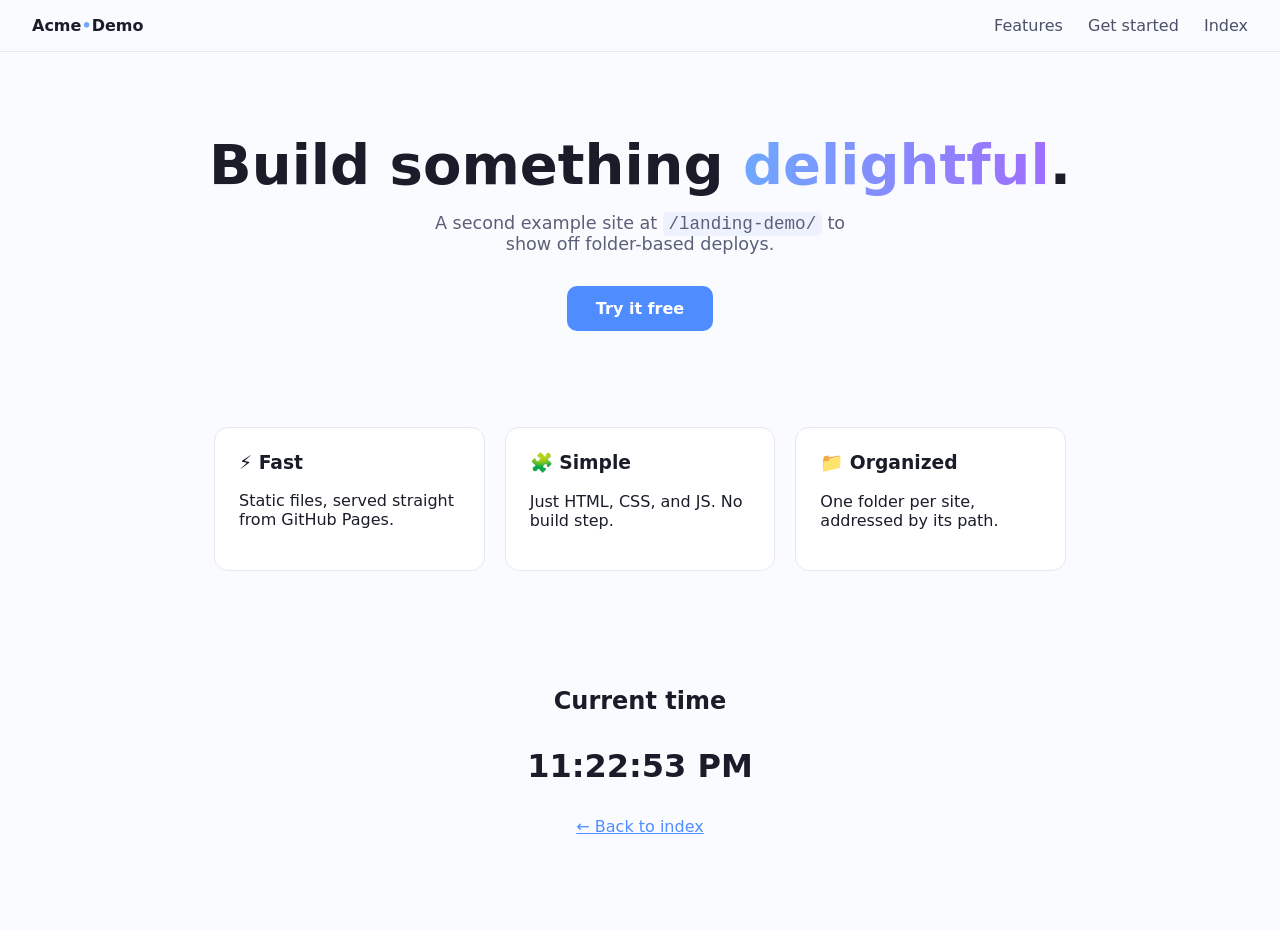
==== landing-demo/index.html @ a59d961c "Scaffold GitHub Pages site-testing repo Root index.html acts as a hub linking to per-folder sites. E" ====
<!DOCTYPE html>
<html lang="en">
<head>
  <meta charset="UTF-8" />
  <meta name="viewport" content="width=device-width, initial-scale=1.0" />
  <title>Landing Demo</title>
  <link rel="stylesheet" href="./style.css" />
</head>
<body>
  <header class="nav">
    <span class="nav__brand">Acme<span>•</span>Demo</span>
    <nav>
      <a href="#features">Features</a>
      <a href="#cta">Get started</a>
      <a href="../">Index</a>
    </nav>
  </header>

  <section class="hero">
    <h1>Build something <span class="grad">delightful</span>.</h1>
    <p>A second example site at <code>/landing-demo/</code> to show off folder-based deploys.</p>
    <a class="btn" href="#cta">Try it free</a>
  </section>

  <section id="features" class="features">
    <article><h3>⚡ Fast</h3><p>Static files, served straight from GitHub Pages.</p></article>
    <article><h3>🧩 Simple</h3><p>Just HTML, CSS, and JS. No build step.</p></article>
    <article><h3>📁 Organized</h3><p>One folder per site, addressed by its path.</p></article>
  </section>

  <section id="cta" class="cta">
    <h2>Current time</h2>
    <p class="clock" id="clock">—</p>
    <p><a href="../">← Back to index</a></p>
  </section>

  <script src="./script.js"></script>
</body>
</html>
---- landing-demo/style.css ----
* { box-sizing: border-box; }

body {
  margin: 0;
  font-family: system-ui, -apple-system, "Segoe UI", Roboto, sans-serif;
  color: #1a1d29;
  background: #fafbff;
}

.nav {
  display: flex;
  align-items: center;
  justify-content: space-between;
  padding: 1rem 2rem;
  border-bottom: 1px solid #e6e8f0;
}

.nav__brand { font-weight: 700; }
.nav__brand span { color: #6ea8fe; }
.nav nav a { margin-left: 1.25rem; color: #4a5068; text-decoration: none; }
.nav nav a:hover { color: #1a1d29; }

.hero {
  text-align: center;
  padding: 5rem 1.5rem 4rem;
}

.hero h1 { font-size: clamp(2rem, 6vw, 3.5rem); margin: 0 0 1rem; }
.grad {
  background: linear-gradient(90deg, #6ea8fe, #a06efe);
  -webkit-background-clip: text;
  background-clip: text;
  color: transparent;
}

.hero p { color: #5a6078; font-size: 1.1rem; max-width: 40ch; margin: 0 auto 2rem; }

.btn {
  display: inline-block;
  padding: .8rem 1.8rem;
  background: #4f8cff;
  color: #fff;
  border-radius: 10px;
  text-decoration: none;
  font-weight: 600;
}
.btn:hover { background: #3b7bff; }

.features {
  display: grid;
  grid-template-columns: repeat(auto-fit, minmax(220px, 1fr));
  gap: 1.25rem;
  max-width: 900px;
  margin: 0 auto;
  padding: 2rem 1.5rem;
}

.features article {
  background: #fff;
  border: 1px solid #e6e8f0;
  border-radius: 14px;
  padding: 1.5rem;
}
.features h3 { margin-top: 0; }

.cta {
  text-align: center;
  padding: 4rem 1.5rem 5rem;
}
.clock {
  font-size: 2rem;
  font-variant-numeric: tabular-nums;
  font-weight: 700;
}

code {
  background: #eef2ff;
  padding: .1rem .35rem;
  border-radius: 5px;
}
a { color: #4f8cff; }
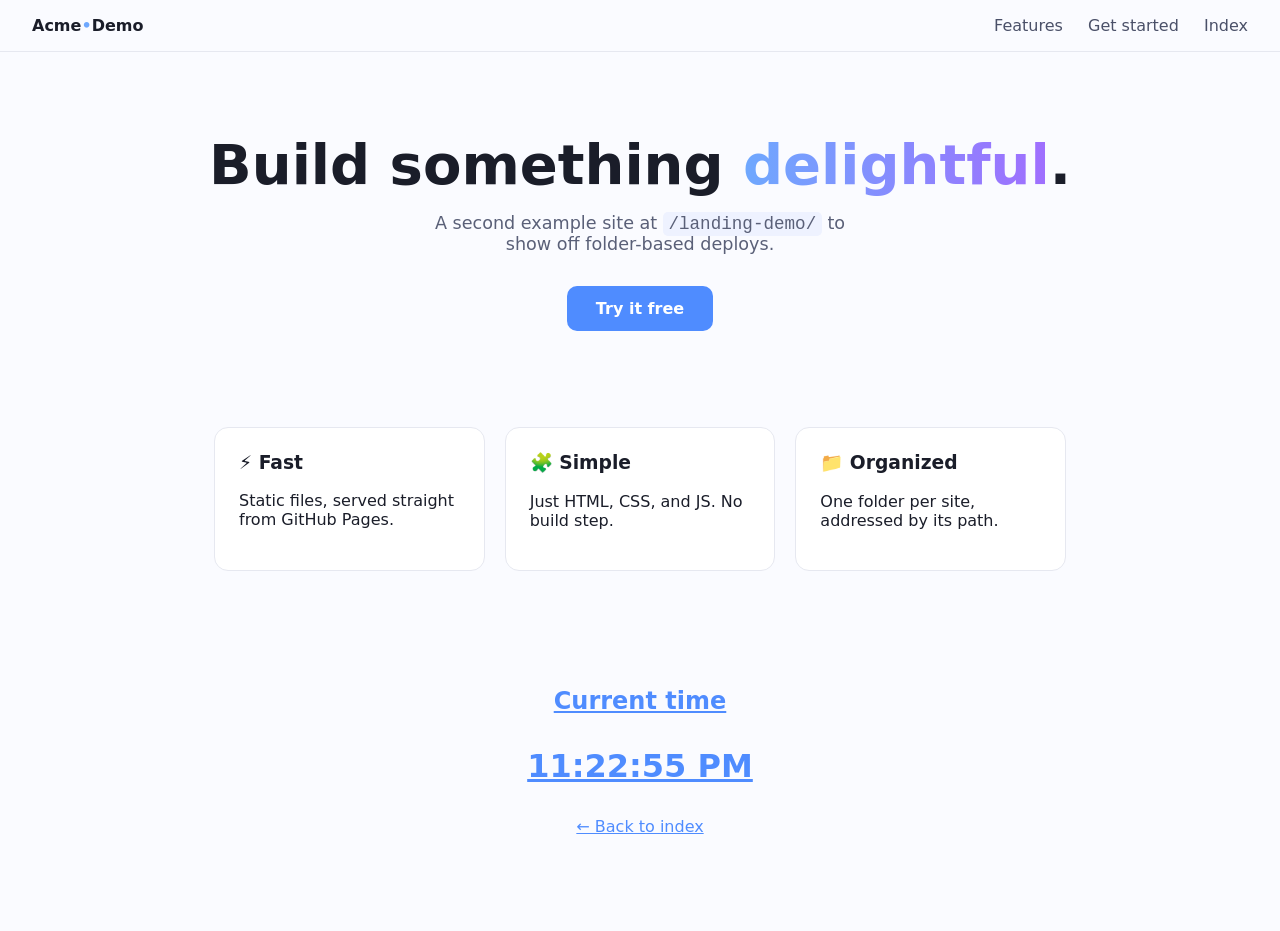
==== commit f729b78d: "Fix anchor tag in index.html let's see how this works" ====
--- a/landing-demo/index.html
+++ b/landing-demo/index.html
@@ -28,6 +28,8 @@
     <article><h3>📁 Organized</h3><p>One folder per site, addressed by its path.</p></article>
   </section>
 
+<a href="/<a href="/knuvu-wireframes-v4_26_19_12.html" download>
+  
   <section id="cta" class="cta">
     <h2>Current time</h2>
     <p class="clock" id="clock">—</p>
